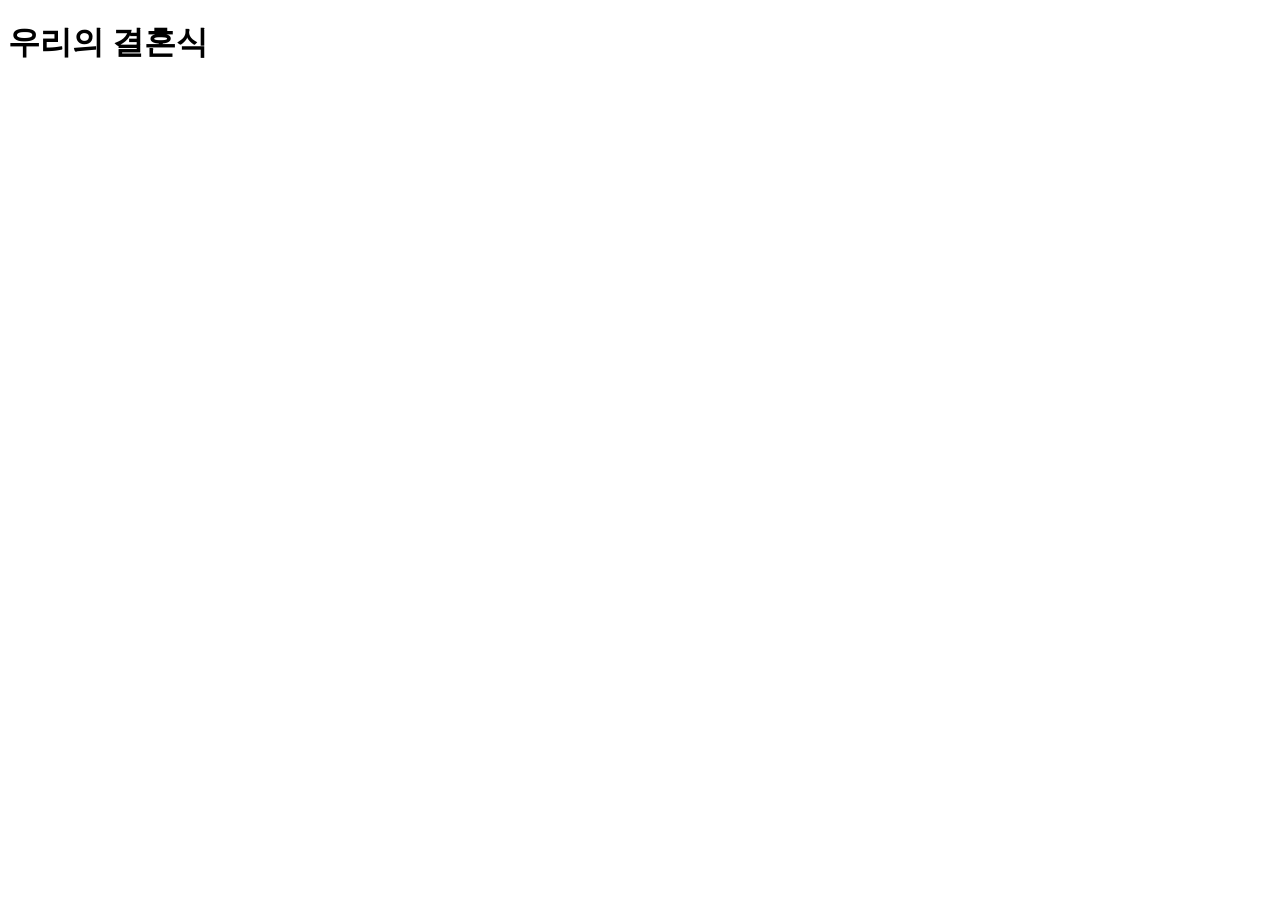
==== index2.html @ 18b103ec "index2.html" ====
<!DOCTYPE html>
<html lang="ko">
<head>
    <meta charset="UTF-8">
    <meta name="viewport" content="width=device-width, initial-scale=1.0">
    <title>Wedding</title>
</head>
<body>
    <h1>우리의 결혼식</h1>
</body>
</html>
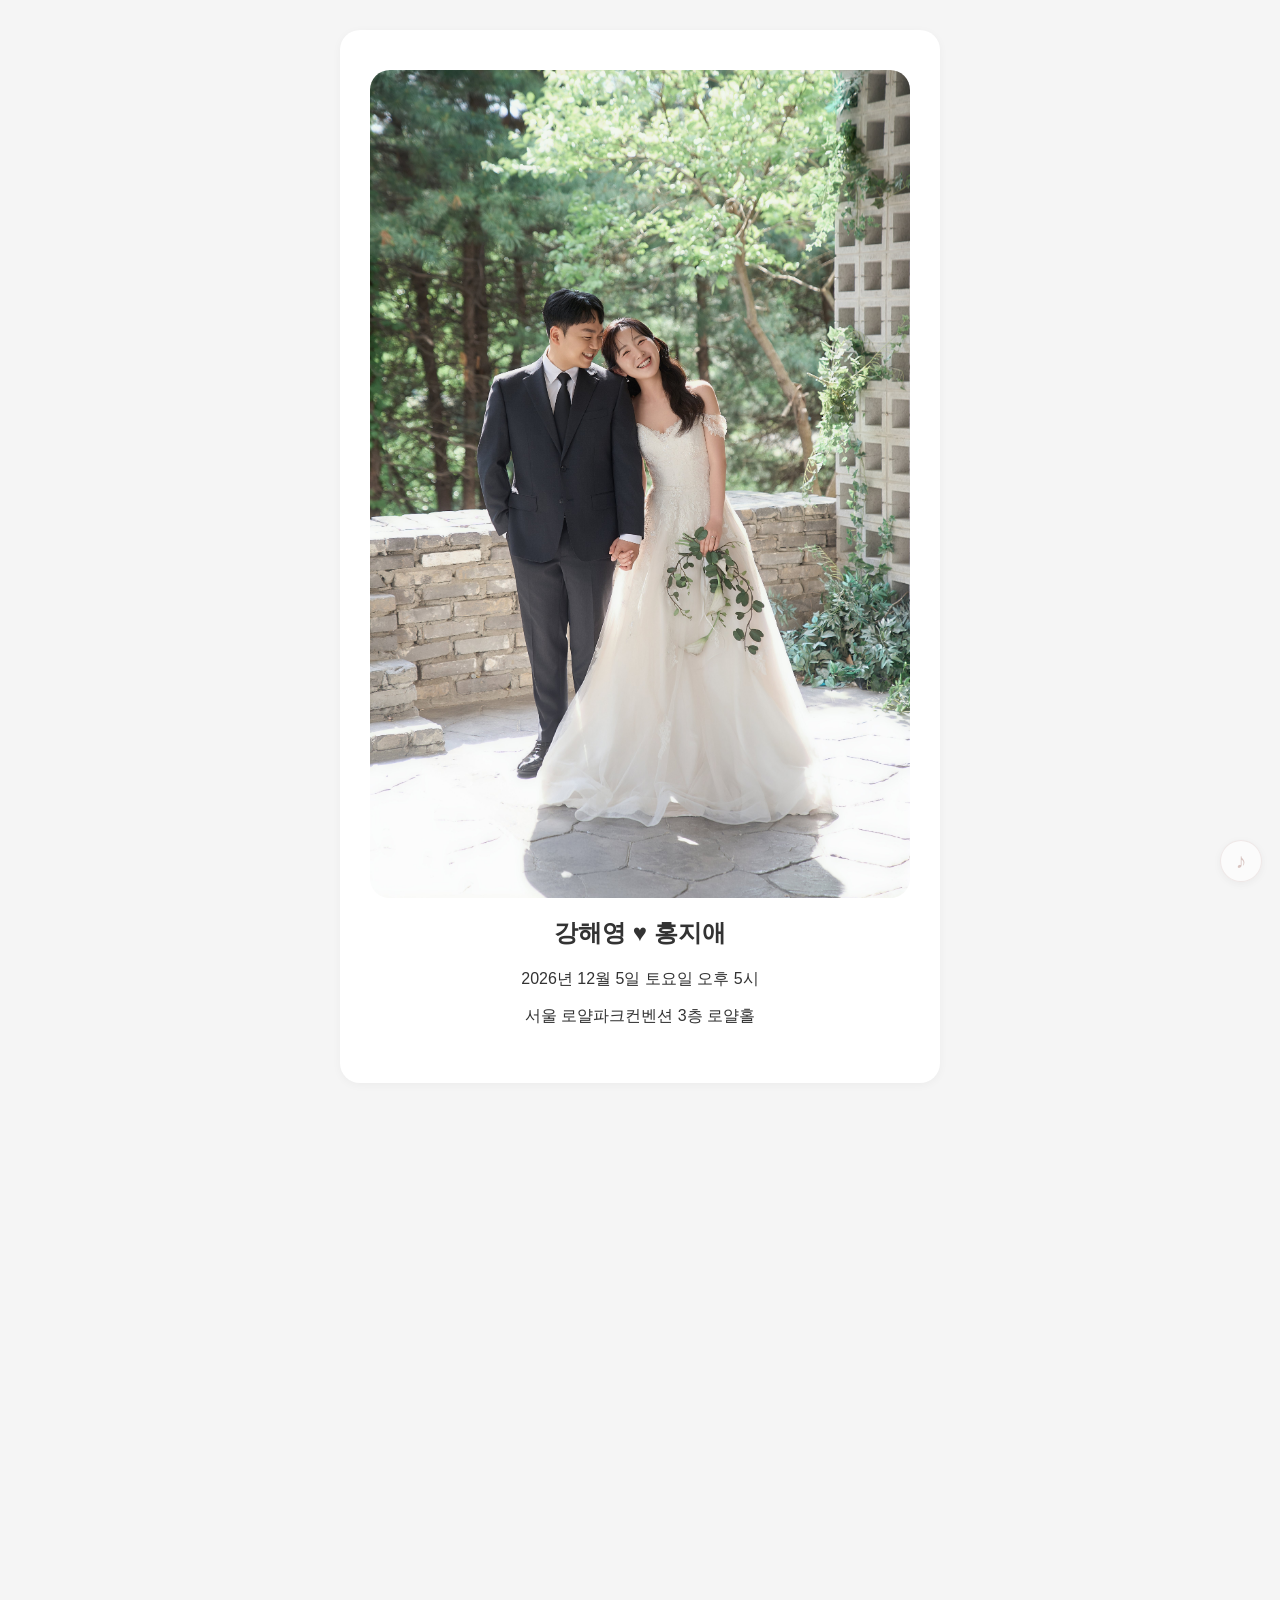
==== commit 30e34a5b: "Create index2.html" ====
--- a/index2.html
+++ b/index2.html
@@ -3,9 +3,208 @@
 <head>
     <meta charset="UTF-8">
     <meta name="viewport" content="width=device-width, initial-scale=1.0">
-    <title>Wedding</title>
+    <title>모바일 청첩장</title>
+
+    <link rel="stylesheet" href="css/style.css">
+
 </head>
+
 <body>
-    <h1>우리의 결혼식</h1>
+<section class="intro hero card">
+
+    <!-- 수정 ① -->
+    <img src="images/017.jpg" alt="hero 사진">
+    <h1>강해영 ♥ 홍지애</h1>
+
+    <!-- 수정 ② -->
+    <p>2026년 12월 5일 토요일 오후 5시</p>
+
+    <!-- 수정 ③ -->
+    <p>
+        서울 로얄파크컨벤션 3층 로얄홀
+    </p>
+
+</section>
+
+<section class="message card">
+    <h2>초대합니다</h2>
+
+    <!-- 수정 ④ -->
+    <p>
+        서로 다른 길을 걸어온 두 사람이
+        이제 같은 길을 함께 걸어가려 합니다.
+        소중한 분들을 모시고
+        새로운 출발을 함께하고자 합니다.
+    </p>
+    <span>강기석•유수정의 장남 강해영</span><br>
+    <span>홍완표•박정은의 차녀 홍지애</span>
+
+</section>
+
+<section class="gallery card">
+
+    <h2>Gallery</h2>
+
+    <div class="grid">
+
+        <img src="images/001.jpg" class="gallery-img">
+        <img src="images/002.jpg" class="gallery-img">
+        <img src="images/003.jpg" class="gallery-img">
+        <img src="images/004.jpg" class="gallery-img">
+        <img src="images/005.jpg" class="gallery-img">
+        <img src="images/006.jpg" class="gallery-img">
+        <img src="images/007.jpg" class="gallery-img">
+        <img src="images/008.jpg" class="gallery-img">
+        <img src="images/009.jpg" class="gallery-img">
+        <img src="images/010.jpg" class="gallery-img">
+        <img src="images/011.jpg" class="gallery-img">
+        <img src="images/012.jpg" class="gallery-img">
+        <img src="images/013.jpg" class="gallery-img">
+        <img src="images/014.jpg" class="gallery-img">
+        <img src="images/015.jpg" class="gallery-img">
+        <img src="images/016.jpg" class="gallery-img">
+        <img src="images/017.jpg" class="gallery-img">
+        <img src="images/018.jpg" class="gallery-img">
+        <img src="images/019.jpg" class="gallery-img">
+        <img src="images/020.jpg" class="gallery-img">
+        
+
+    </div>
+
+</section>
+
+<section class="location card hero">
+
+    <h2>오시는 길</h2>
+    <img src="images/099.png" alt="지도">
+
+    <h3>로얄파크컨벤션</h3>
+
+    <p>
+        서울특별시 용산구 이태원로 29
+    </p>
+
+    <div class="map-buttons">
+
+        <a
+            href="https://map.kakao.com/?q=로얄파크컨벤션"
+            target="_blank"
+            rel="noopener noreferrer"
+        ><img src="images/kakaomap.png" alt="카카오맵"></a>
+        <a href="https://map.naver.com/p/search/로얄파크컨벤션"
+            target="_blank"
+            rel="noopener noreferrer"><img src="images/navermaps.png" alt="네이버지도"></a>
+        <a
+            href="https://tmap.life/route?goalname=로얄파크컨벤션&goalx=126.975&goaly=37.535"
+            target="_blank"
+            rel="noopener noreferrer"
+        ><img src="images/tmapicon.jpeg" alt="티"><img src="images/tmapname.png" alt="맵"></a>
+
+    </div>
+
+</section>
+
+<section class="account card">
+
+    <h2>마음 전하실 곳</h2>
+
+    <button class="accordion">
+        ❤️신랑측
+    </button>
+
+    <div class="panel">
+
+        <!-- 수정 ⑤ -->
+
+        <p>
+            아버지 강기석
+            국민은행 123456789012
+            <button onclick="copyText('123456789012')">
+                복사
+            </button>
+        </p>
+
+        <p>
+            어머니 유수정
+            신한은행 111122223333
+            <button onclick="copyText('111122223333')">
+                복사
+            </button>
+        </p>
+
+        <p>
+            강해영
+            국민은행 123456789012
+            <button onclick="copyText('123456789012')">
+                복사
+            </button>
+        </p>
+
+    </div>
+
+    <button class="accordion">
+        ❤️신부측
+    </button>
+
+    <div class="panel">
+
+        <p>
+            아버지 홍완표
+            농협 999988887777
+            <button onclick="copyText('999988887777')">
+                복사
+            </button>
+        </p>
+
+        <p>
+            어머니 박정은
+            우리은행 444455556666
+            <button onclick="copyText('444455556666')">
+                복사
+            </button>
+        </p>
+
+        <p>
+            홍지애
+            농협 999988887777
+            <button onclick="copyText('999988887777')">
+                복사
+            </button>
+        </p>
+        
+    </div>
+
+</section>
+
+<!--갤러리 뷰어-->
+<div id="galleryViewer" class="gallery-viewer">
+    <button class="gallery-close">×</button>
+    <button class="gallery-prev">‹</button>
+    <div class="gallery-image-container">
+        <img id="galleryViewerImg"
+             class="gallery-image"
+             src=""
+             alt="">
+        <img id="galleryViewerImgNext"
+             class="gallery-image"
+             src=""
+             alt="">
+    </div>
+    <button class="gallery-next">›</button>
+</div>
+
+<!-- 배경음악 -->
+<audio id="bgm" loop preload="auto">
+    <source src="music/wedding.mp3" type="audio/mpeg">
+</audio>
+
+<!-- 음악 버튼 -->
+<button id="musicButton"
+        class="music-button"
+        aria-label="배경음악 켜기/끄기">
+    ♪
+</button>
+    
+<script src="js/script2.js"></script>
 </body>
 </html>
--- a/css/style.css
+++ b/css/style.css
@@ -0,0 +1,427 @@
+* {
+    box-sizing: border-box;
+}
+
+html {
+    scroll-behavior: smooth;
+}
+
+body{
+    margin:0;
+    font-family:-apple-system, BlinkMacSystemFont, "Noto Sans KR",
+                 "Apple SD Gothic Neo", sans-serif;
+    color:#333;
+    background:#f5f5f5;
+}
+
+.card{
+    max-width:600px;
+    background:#fff;
+    border-radius:20px;
+    padding:40px 30px;
+    margin:30px auto;
+    box-shadow:0 2px 10px rgba(0,0,0,.04);
+    opacity: 0;
+    transform: translateY(30px);
+    transition: all 0.8s ease,
+                transform 0.8s ease;
+    text-align: center;
+}
+
+.card.show{
+    opacity: 1;
+    transform: translateY(0);
+}
+
+.hero img{
+    width:100%;
+    max-width: 100%;
+    height: auto;
+    display:block;
+    border-radius: 20px;
+}
+
+/* =========================================
+   Gallery
+   ========================================= */
+
+.gallery .grid {
+    display: grid;
+    grid-template-columns: repeat(3, minmax(0, 1fr));
+    gap: 5px;
+    width: 100%;
+}
+
+
+/* 썸네일 */
+.gallery .grid .gallery-img {
+    display: block;
+
+    width: 100%;
+    height: 100%;
+
+    aspect-ratio: 1 / 1;
+
+    object-fit: cover;
+
+    margin: 0;
+    padding: 0;
+
+    border-radius: 8px;
+
+    cursor: pointer;
+
+    user-select: none;
+    -webkit-user-select: none;
+
+    -webkit-touch-callout: none;
+    -webkit-tap-highlight-color: transparent;
+
+    -webkit-user-drag: none;
+
+    transition: opacity 0.2s ease;
+}
+
+
+.gallery .grid .gallery-img:hover {
+    opacity: 0.85;
+}
+
+
+/* 터치/마우스 반응 */
+.grid img:hover {
+    opacity: 0.85;
+}
+
+.map-buttons{
+    display:flex;
+    gap:8px;
+    justify-content:center;
+    flex-wrap:wrap;
+    margin-top: 25px;
+}
+
+.map-buttons a {
+    flex: 1;
+    min-width: 90px;
+
+    height: 50px;
+
+    padding: 8px 10px;
+
+    border: 1px solid #ddd;
+    border-radius: 10px;
+
+    background: #fff;
+
+    text-decoration: none;
+
+    display: flex;
+    align-items: center;
+    justify-content: center;
+
+    gap: 3px;
+
+    overflow: hidden;
+}
+
+.map-buttons img {
+    max-height: 28px;
+    width: auto;
+
+    display: block;
+
+    object-fit: contain;
+}
+
+.accordion{
+    width: 100%;
+    max-width: 340px;
+
+    margin: 20px auto;
+    padding: 15px 20px;
+
+    border: none;
+    border-radius: 30px;
+
+    background: #f8f4f2;
+    color: #666;
+
+    font-family: inherit;
+    font-size: 14px;
+
+    cursor: pointer;
+    transition: all 0.3s ease;
+}
+.accordion:hover {
+    background: #f1e9e6;
+}
+
+.accordion-icon {
+    margin-right: 8px;
+    color: #c8aaa5;
+    font-size: 19px;
+}
+
+.panel{
+    display:none;
+    padding:10px;
+}
+
+.gallery-viewer {
+    position: fixed;
+    inset: 0;
+    z-index: 9999;
+
+    display: none;
+    align-items: center;
+    justify-content: center;
+
+    width: 100%;
+    height: 100vh;
+    height: 100dvh;
+
+    background: rgba(0, 0, 0, 0.95);
+
+    padding:
+        env(safe-area-inset-top)
+        env(safe-area-inset-right)
+        env(safe-area-inset-bottom)
+        env(safe-area-inset-left);
+
+    /* 가로/세로 터치를 JS에서 직접 처리 */
+    touch-action: none;
+
+    overflow: hidden;
+}
+
+
+.gallery-viewer.active {
+    display: flex;
+}
+
+
+/* =========================================
+   이미지 영역
+   ========================================= */
+
+.gallery-image-container {
+    position: relative;
+
+    width: 100%;
+    height: 100%;
+
+    display: flex;
+    align-items: center;
+    justify-content: center;
+
+    overflow: hidden;
+
+    touch-action: none;
+}
+
+
+/* =========================================
+   갤러리 이미지
+   ========================================= */
+
+.gallery-image {
+    position: absolute;
+
+    max-width: 100%;
+    max-height: 100%;
+
+    width: auto;
+    height: auto;
+
+    object-fit: contain;
+
+    user-select: none;
+    -webkit-user-select: none;
+    -webkit-user-drag: none;
+
+    pointer-events: none;
+
+    will-change: transform, opacity;
+}
+
+
+/* 현재 사진 */
+.gallery-image.current {
+    transform: translateX(0);
+    opacity: 1;
+}
+
+
+/* 다음/이전 사진 */
+.gallery-image.next {
+    opacity: 0;
+}
+
+
+/* 손을 놓았을 때 사용하는 부드러운 애니메이션 */
+.gallery-image.animating {
+    transition:
+        transform 0.65s cubic-bezier(0.25, 0.8, 0.25, 1),
+        opacity 0.5s ease;
+}
+
+.gallery-img,
+.gallery-image {
+    user-select: none;
+    -webkit-user-select: none;
+
+    -webkit-touch-callout: none;
+    -webkit-tap-highlight-color: transparent;
+
+    -webkit-user-drag: none;
+    user-drag: none;
+}
+/* =========================================
+   버튼
+   ========================================= */
+
+.gallery-close,
+.gallery-prev,
+.gallery-next {
+    position: absolute;
+    z-index: 20;
+
+    border: none;
+    padding: 0;
+
+    background: transparent;
+    color: white;
+
+    cursor: pointer;
+
+    -webkit-tap-highlight-color: transparent;
+    touch-action: manipulation;
+}
+
+
+/* X */
+.gallery-close {
+    top: calc(10px + env(safe-area-inset-top));
+    right: calc(15px + env(safe-area-inset-right));
+
+    width: 45px;
+    height: 45px;
+
+    font-size: 40px;
+    line-height: 45px;
+}
+
+
+/* 좌우 버튼 */
+.gallery-prev,
+.gallery-next {
+    top: 50%;
+
+    width: 50px;
+    height: 80px;
+
+    transform: translateY(-50%);
+
+    font-size: 55px;
+    line-height: 80px;
+}
+
+
+/* 이전 */
+.gallery-prev {
+    left: 10px;
+}
+
+
+/* 다음 */
+.gallery-next {
+    right: 10px;
+}
+
+
+/* =========================================
+   모달이 열린 동안 배경 스크롤 방지
+   ========================================= */
+
+body.gallery-open {
+    overflow: hidden;
+}
+
+
+/* ==================================================
+   배경음악 버튼
+   ================================================== */
+
+.music-button {
+    position: fixed;
+
+    right: 18px;
+    bottom: 18px;
+
+    width: 42px;
+    height: 42px;
+
+    z-index: 10000;
+
+    display: flex;
+    align-items: center;
+    justify-content: center;
+
+    padding: 0;
+
+    border: 1px solid rgba(200, 170, 165, 0.35);
+    border-radius: 50%;
+
+    background: rgba(255, 255, 255, 0.88);
+
+    color: #c8aaa5;
+
+    font-family: serif;
+    font-size: 21px;
+
+    cursor: pointer;
+
+    -webkit-tap-highlight-color: transparent;
+    -webkit-touch-callout: none;
+
+    box-shadow:
+        0 2px 10px rgba(0, 0, 0, 0.08);
+
+    transition:
+        opacity 0.3s ease,
+        background 0.3s ease,
+        transform 0.3s ease;
+}
+
+
+/* 터치했을 때 */
+.music-button:active {
+    transform: scale(0.92);
+}
+
+
+/* 음악 재생 중 */
+.music-button.playing {
+    animation: musicRotate 4s linear infinite;
+}
+
+
+/* 음악 정지 */
+.music-button:not(.playing) {
+    opacity: 0.65;
+}
+
+
+/* 은은한 회전 */
+@keyframes musicRotate {
+
+    from {
+        transform: rotate(0deg);
+    }
+
+    to {
+        transform: rotate(360deg);
+    }
+
+}
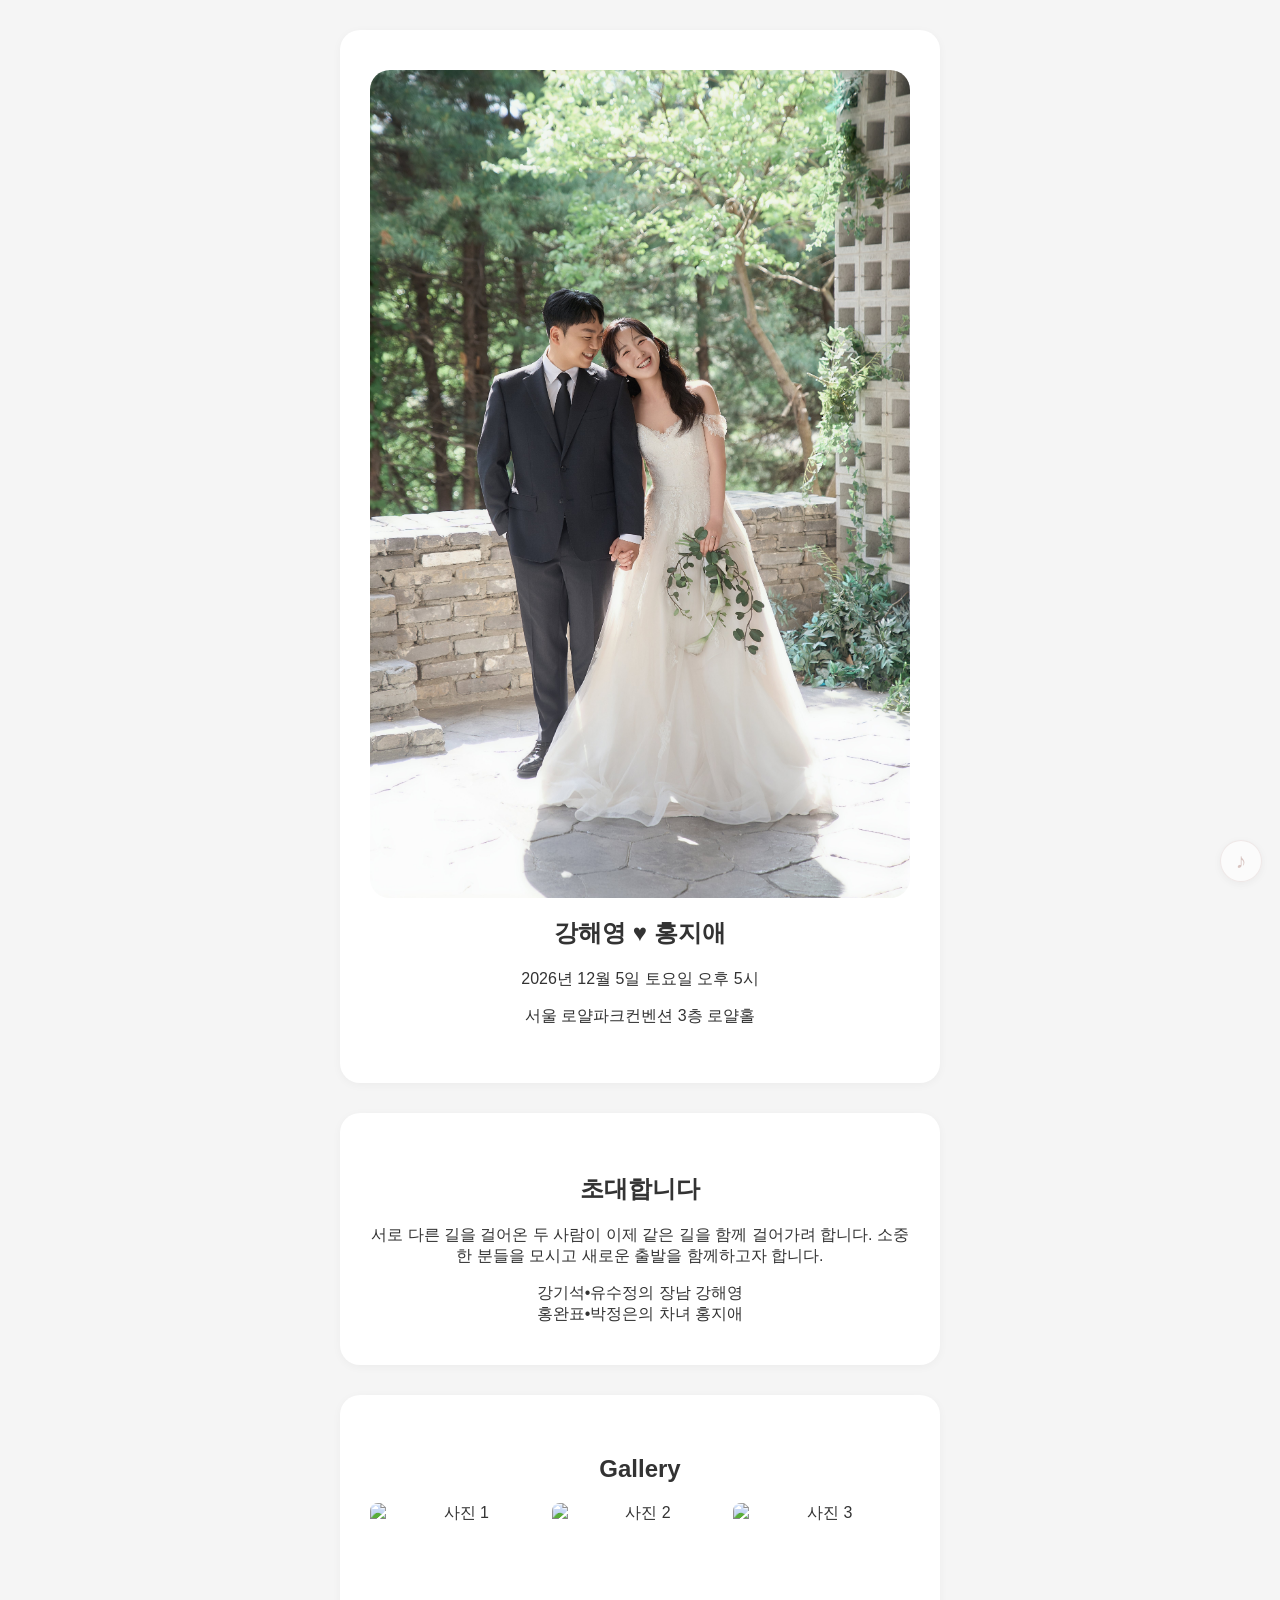
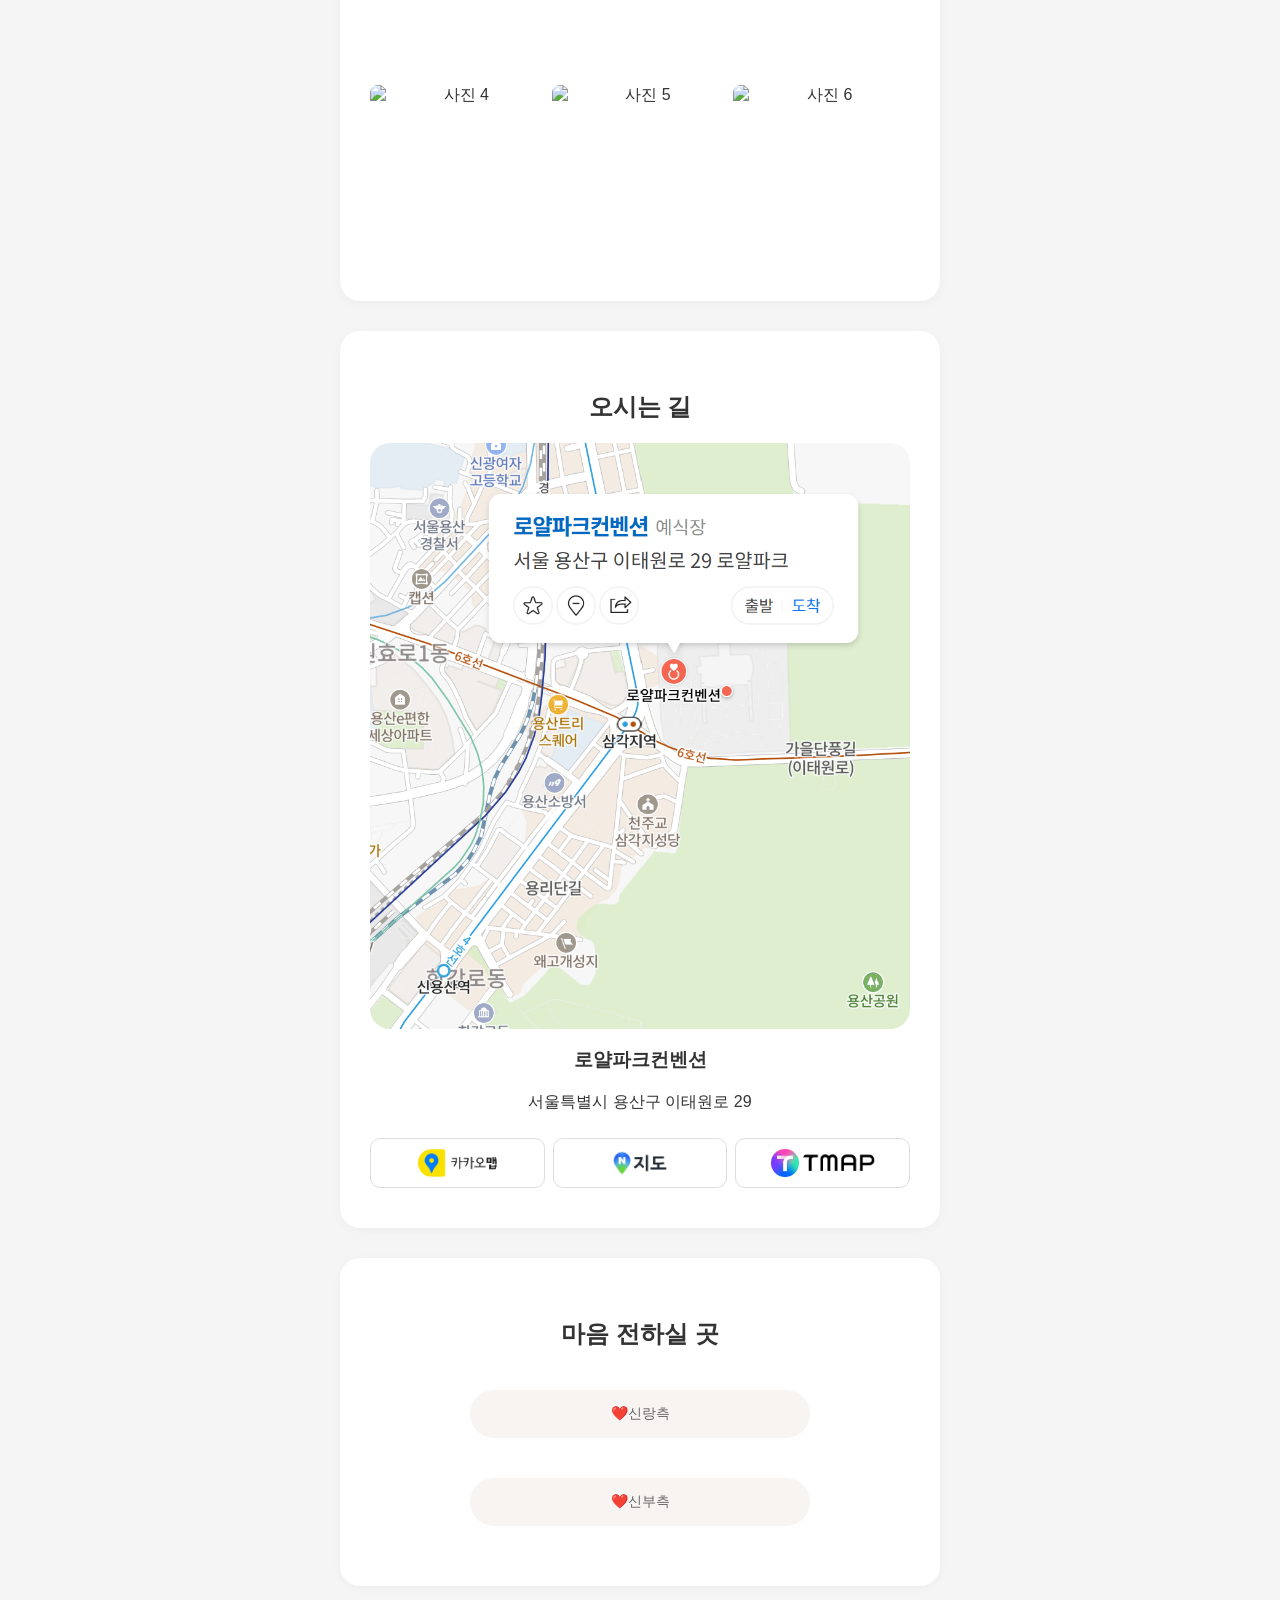
==== commit f578fc53: "Update index2.html" ====
--- a/index2.html
+++ b/index2.html
@@ -47,27 +47,30 @@
 
     <div class="grid">
 
-        <img src="images/001.jpg" class="gallery-img">
-        <img src="images/002.jpg" class="gallery-img">
-        <img src="images/003.jpg" class="gallery-img">
-        <img src="images/004.jpg" class="gallery-img">
-        <img src="images/005.jpg" class="gallery-img">
-        <img src="images/006.jpg" class="gallery-img">
-        <img src="images/007.jpg" class="gallery-img">
-        <img src="images/008.jpg" class="gallery-img">
-        <img src="images/009.jpg" class="gallery-img">
-        <img src="images/010.jpg" class="gallery-img">
-        <img src="images/011.jpg" class="gallery-img">
-        <img src="images/012.jpg" class="gallery-img">
-        <img src="images/013.jpg" class="gallery-img">
-        <img src="images/014.jpg" class="gallery-img">
-        <img src="images/015.jpg" class="gallery-img">
-        <img src="images/016.jpg" class="gallery-img">
-        <img src="images/017.jpg" class="gallery-img">
-        <img src="images/018.jpg" class="gallery-img">
-        <img src="images/019.jpg" class="gallery-img">
-        <img src="images/020.jpg" class="gallery-img">
-        
+        <img src="images/thumb/001.jpg"
+             data-full="images/001.jpg"
+             class="gallery-img"
+             alt="사진 1">
+        <img src="images/thumb/002.jpg"
+             data-full="images/002.jpg"
+             class="gallery-img"
+             alt="사진 2">
+        <img src="images/thumb/003.jpg"
+             data-full="images/003.jpg"
+             class="gallery-img"
+             alt="사진 3">
+        <img src="images/thumb/004.jpg"
+             data-full="images/004.jpg"
+             class="gallery-img"
+             alt="사진 4">
+        <img src="images/thumb/005.jpg"
+             data-full="images/005.jpg"
+             class="gallery-img"
+             alt="사진 5">
+        <img src="images/thumb/006.jpg"
+             data-full="images/006.jpg"
+             class="gallery-img"
+             alt="사진 6">  
 
     </div>
 
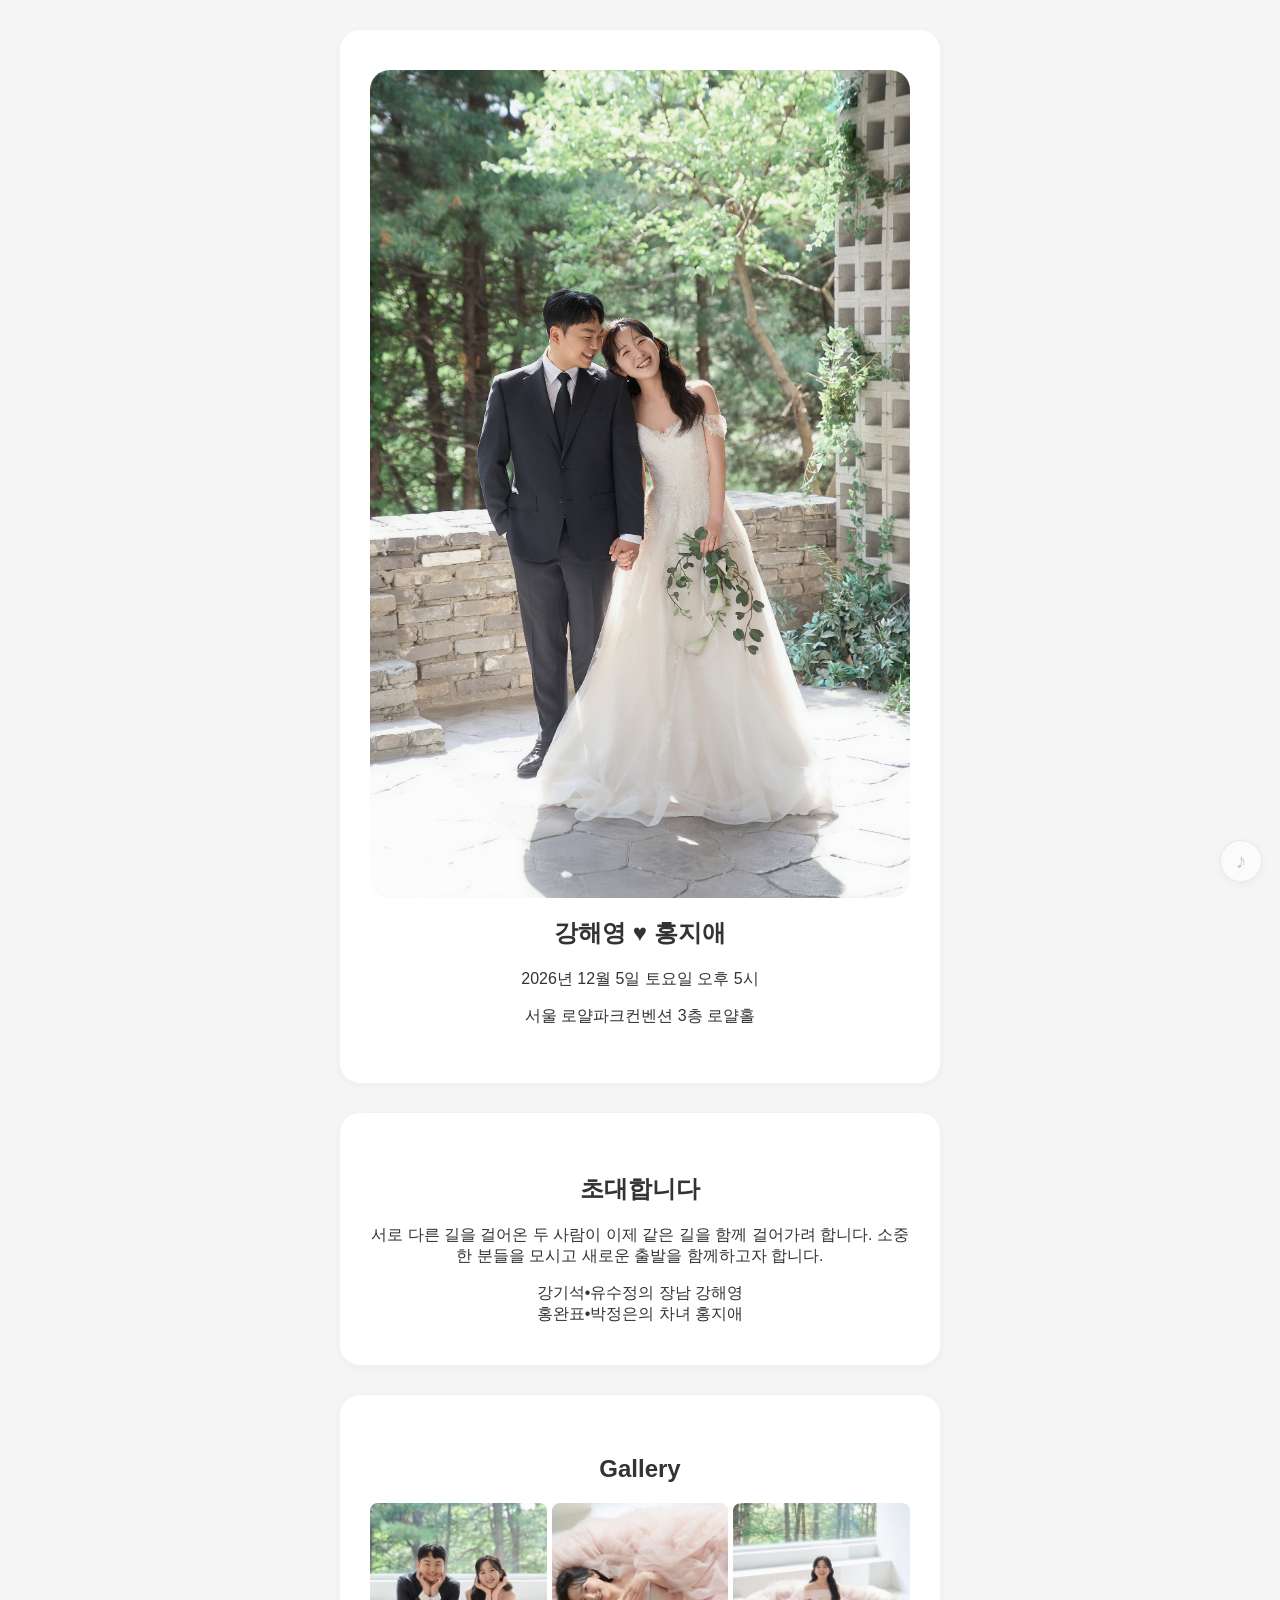
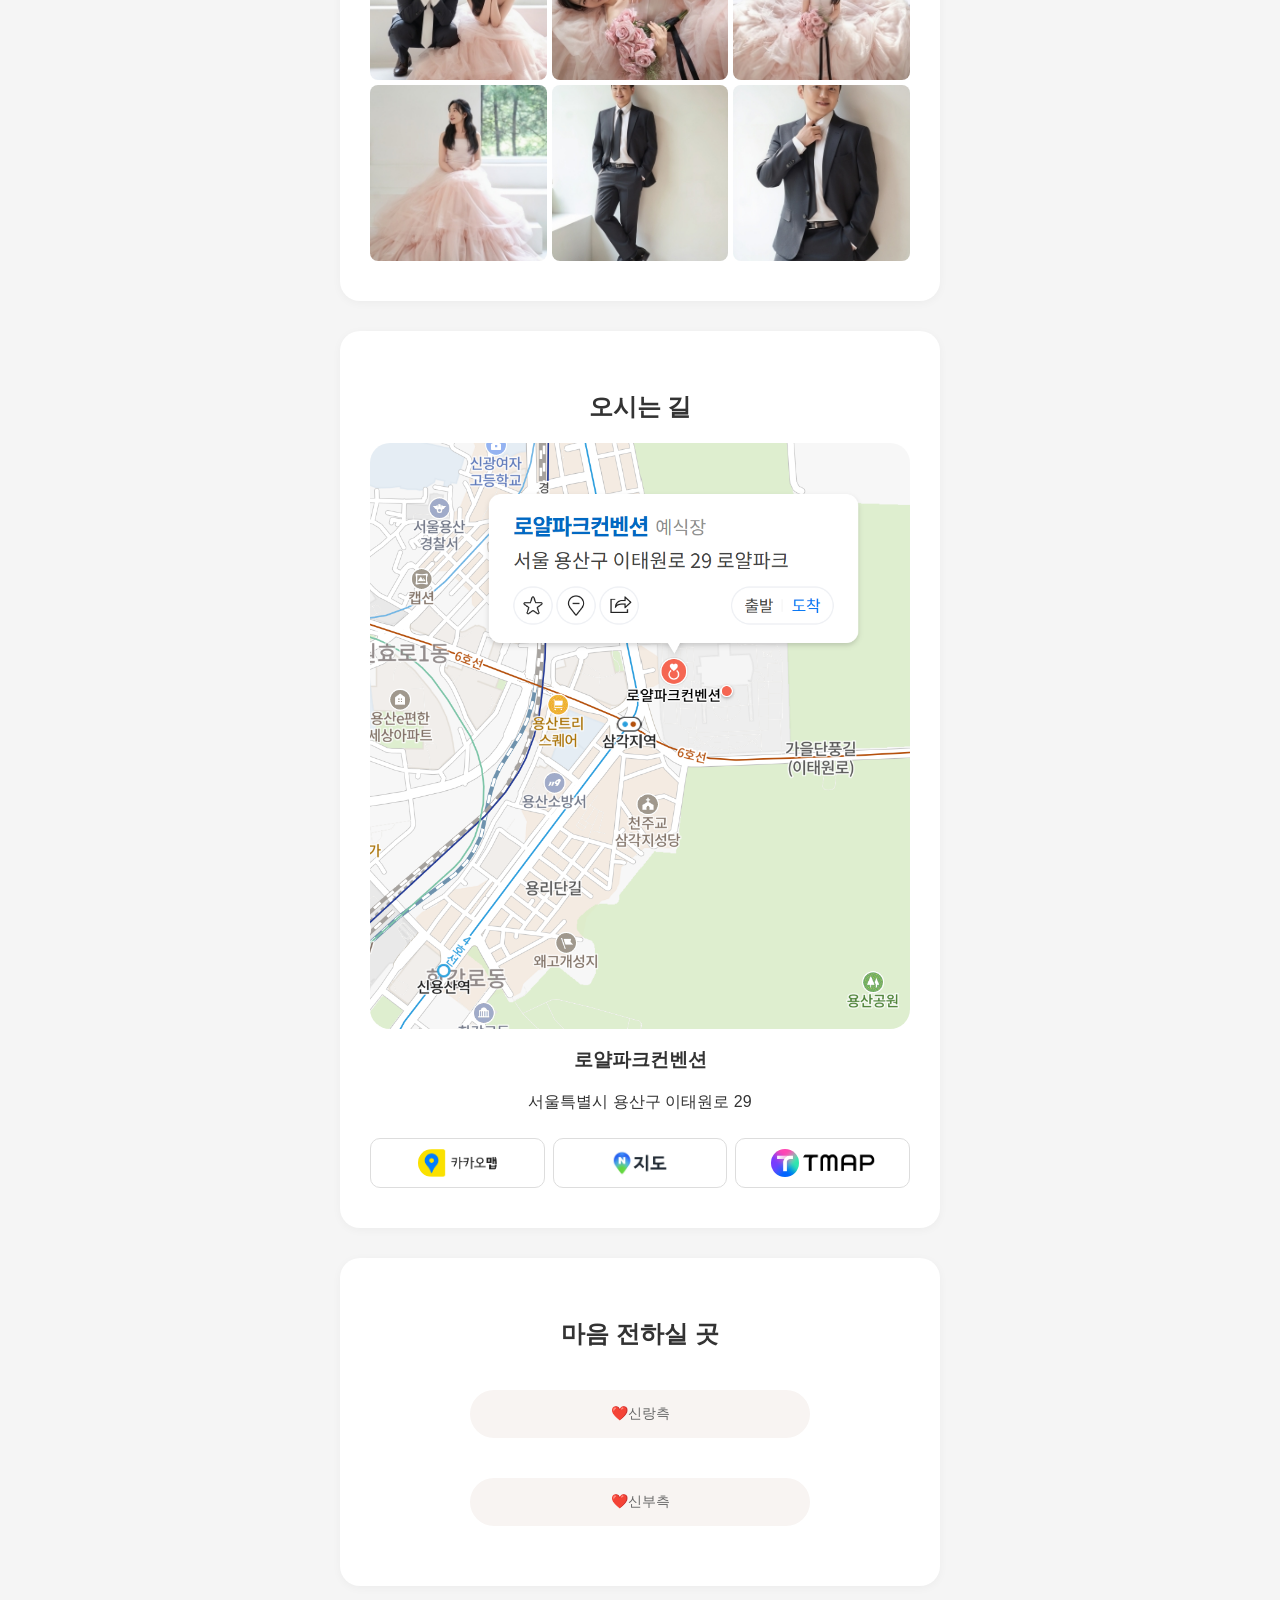
==== commit c016bdf4: "Update index2.html" ====
--- a/index2.html
+++ b/index2.html
@@ -89,19 +89,18 @@
 
     <div class="map-buttons">
 
-        <a
-            href="https://map.kakao.com/?q=로얄파크컨벤션"
+        <a  href="https://map.kakao.com/?q=로얄파크컨벤션"
             target="_blank"
-            rel="noopener noreferrer"
-        ><img src="images/kakaomap.png" alt="카카오맵"></a>
-        <a href="https://map.naver.com/p/search/로얄파크컨벤션"
+            rel="noopener noreferrer">
+            <img src="images/kakaomap.png" alt="카카오맵"></a>
+        <a  href="https://map.naver.com/p/search/로얄파크컨벤션"
             target="_blank"
-            rel="noopener noreferrer"><img src="images/navermaps.png" alt="네이버지도"></a>
-        <a
-            href="https://tmap.life/route?goalname=로얄파크컨벤션&goalx=126.975&goaly=37.535"
+            rel="noopener noreferrer">
+            <img src="images/navermaps.png" alt="네이버지도"></a>
+        <a  href="https://tmap.life/route?goalname=로얄파크컨벤션&goalx=126.975&goaly=37.535"
             target="_blank"
-            rel="noopener noreferrer"
-        ><img src="images/tmapicon.jpeg" alt="티"><img src="images/tmapname.png" alt="맵"></a>
+            rel="noopener noreferrer">
+            <img src="images/tmapicon.jpeg" alt="티"><img src="images/tmapname.png" alt="맵"></a>
 
     </div>
 
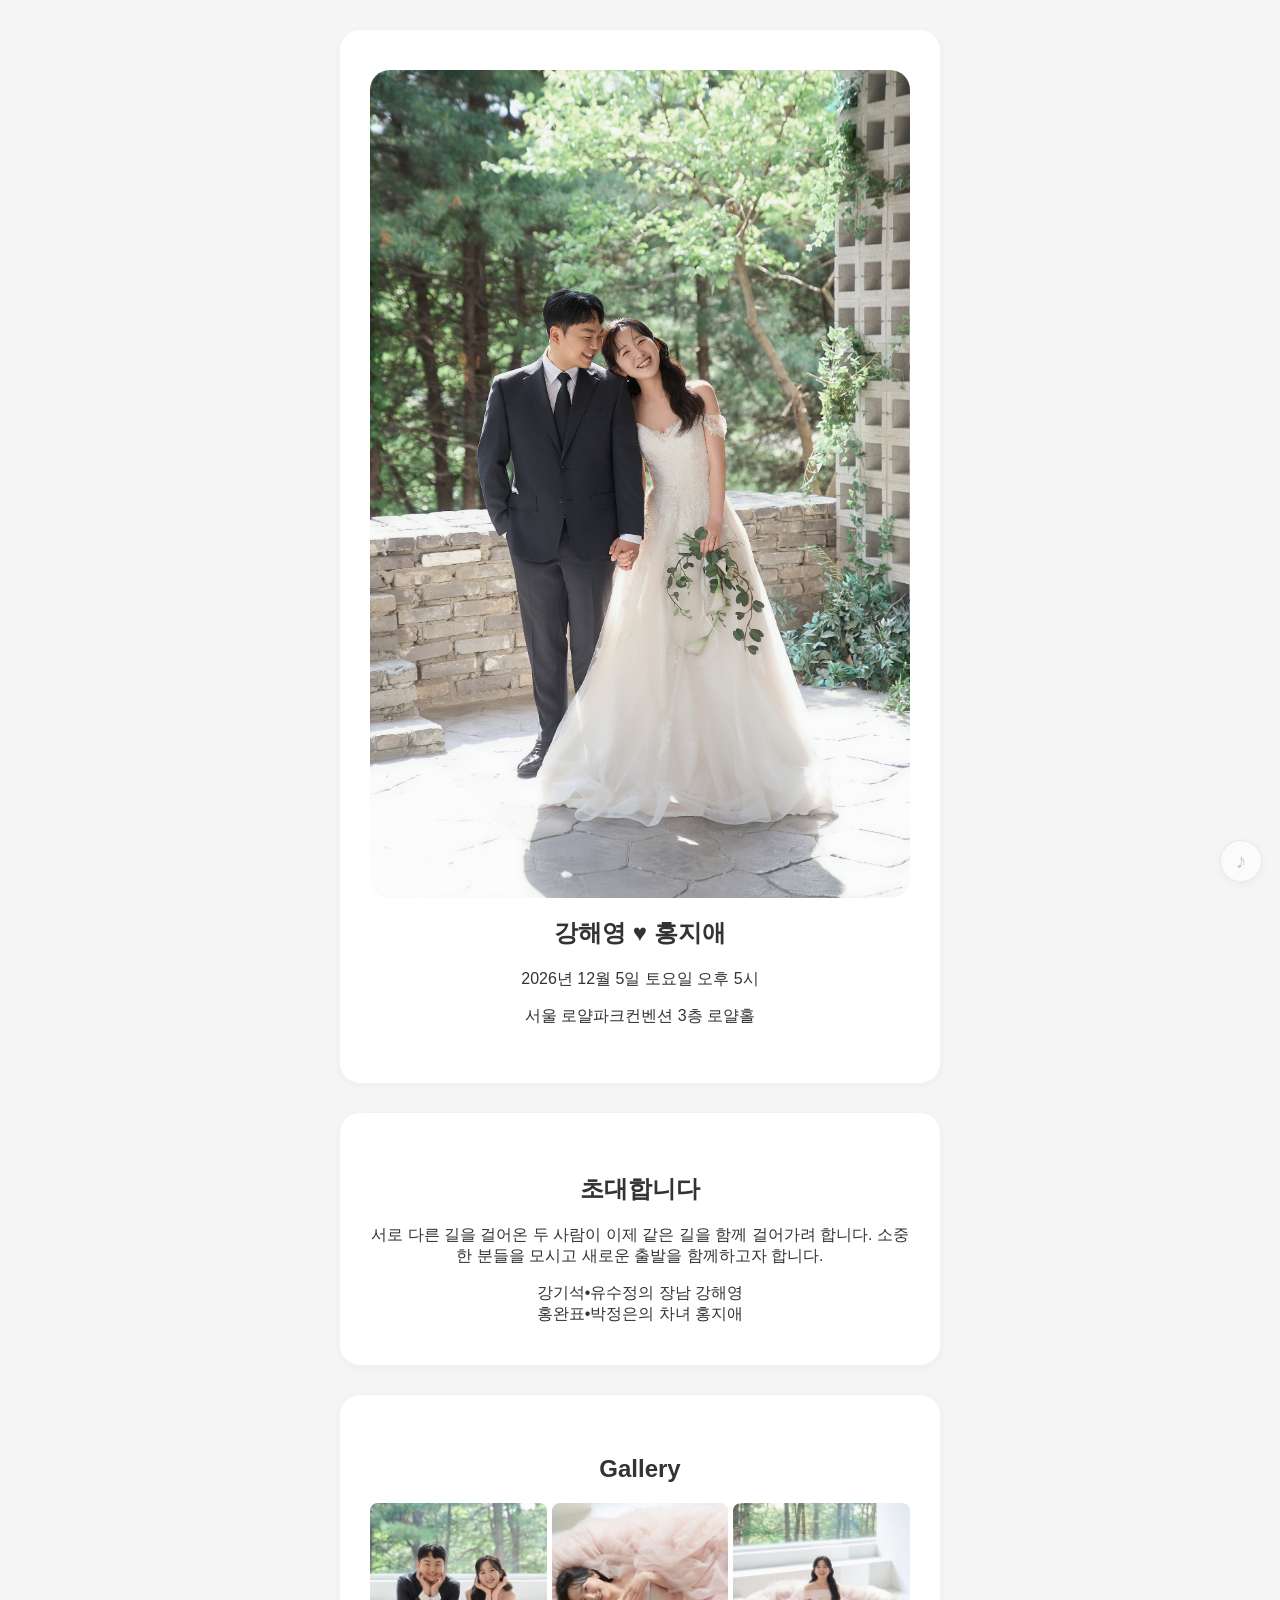
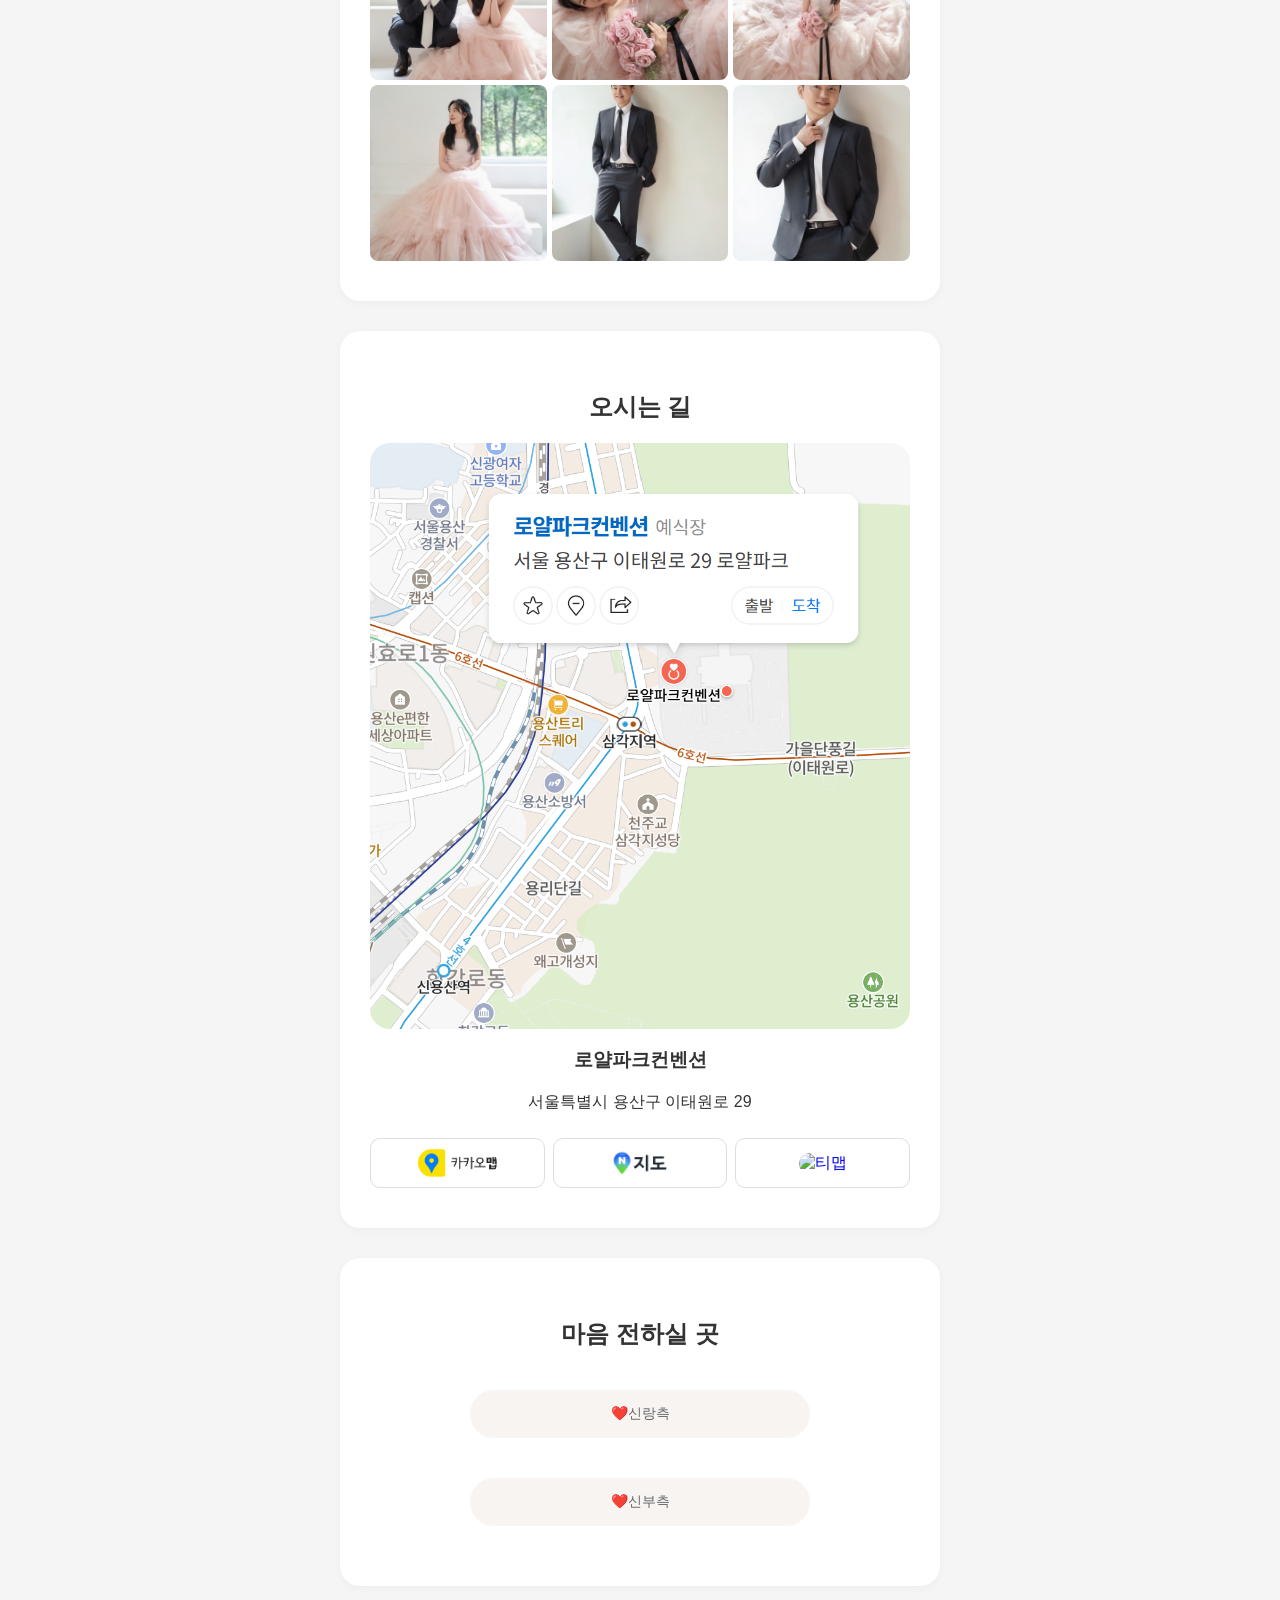
==== commit bf08f463: "Update index2.html" ====
--- a/index2.html
+++ b/index2.html
@@ -100,7 +100,7 @@
         <a  href="https://tmap.life/route?goalname=로얄파크컨벤션&goalx=126.975&goaly=37.535"
             target="_blank"
             rel="noopener noreferrer">
-            <img src="images/tmapicon.jpeg" alt="티"><img src="images/tmapname.png" alt="맵"></a>
+            <img src="images/tmap.jpeg" alt="티맵"></a>
 
     </div>
 
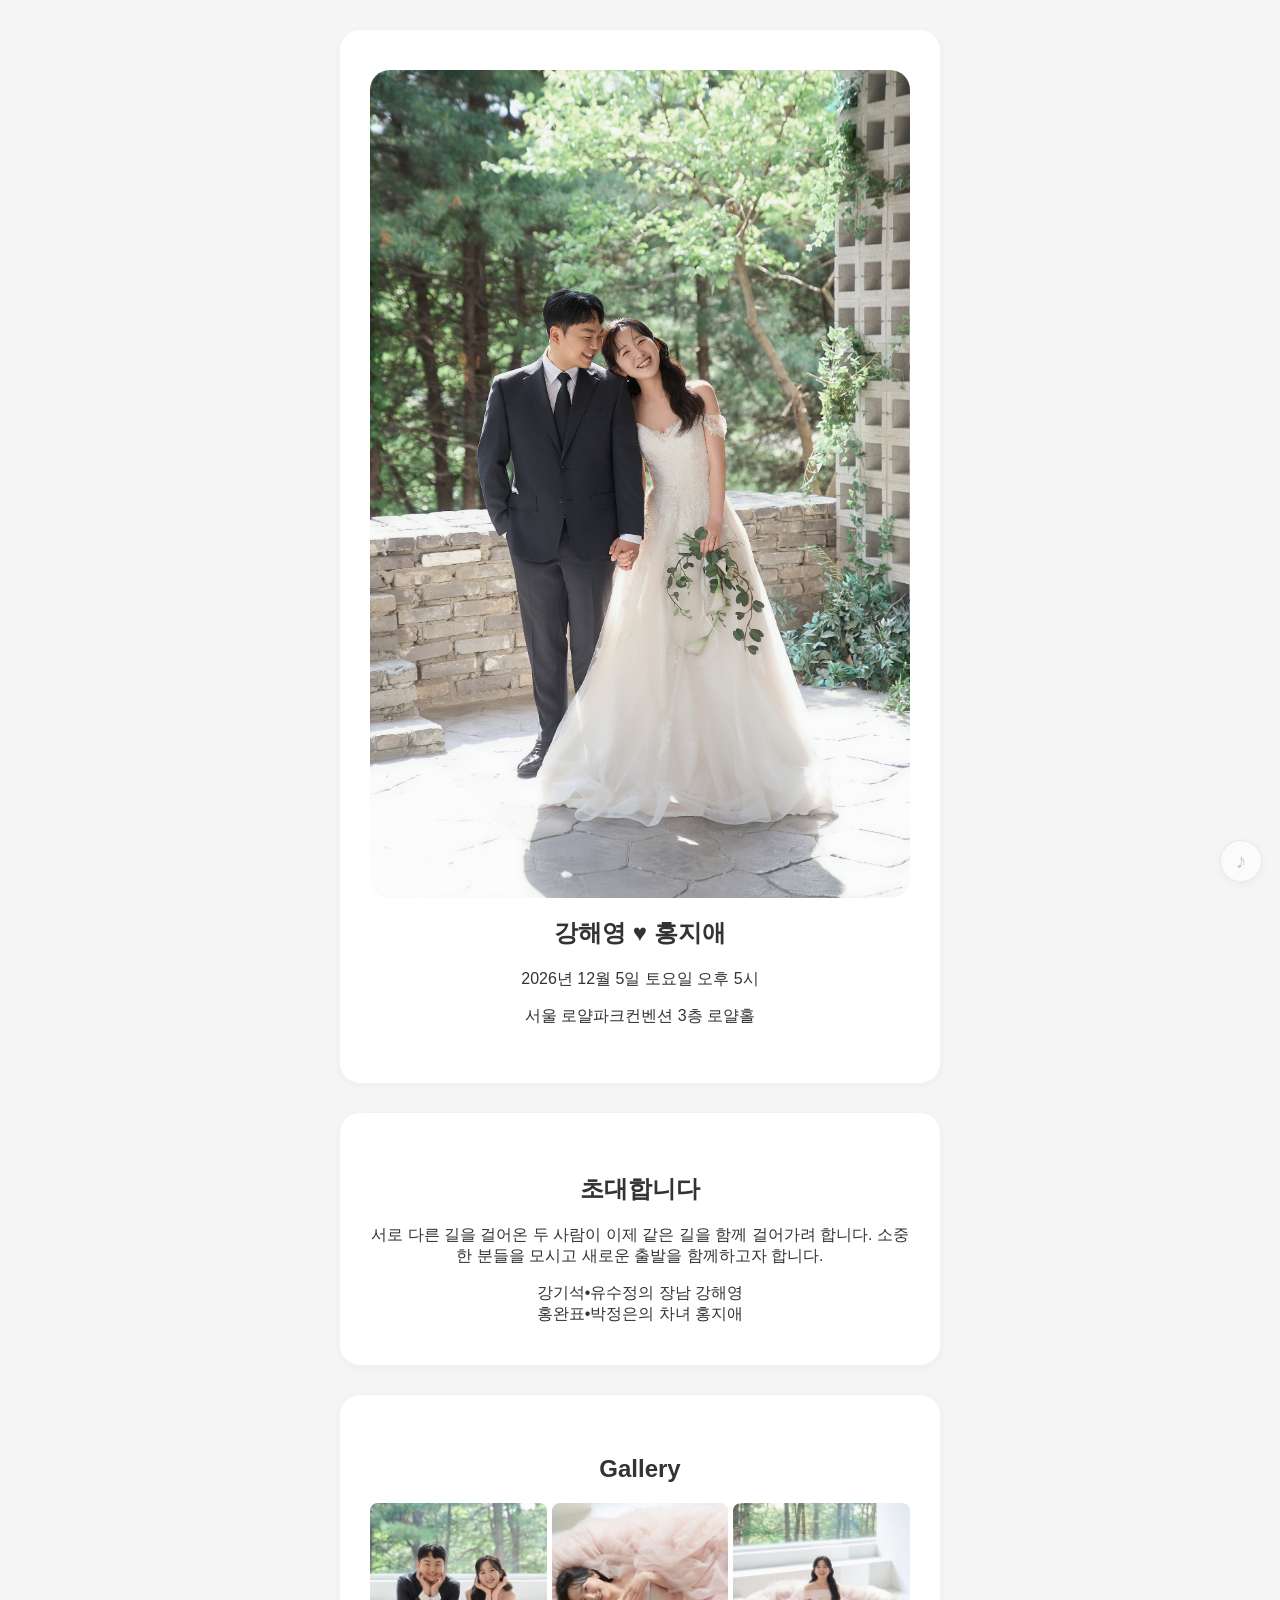
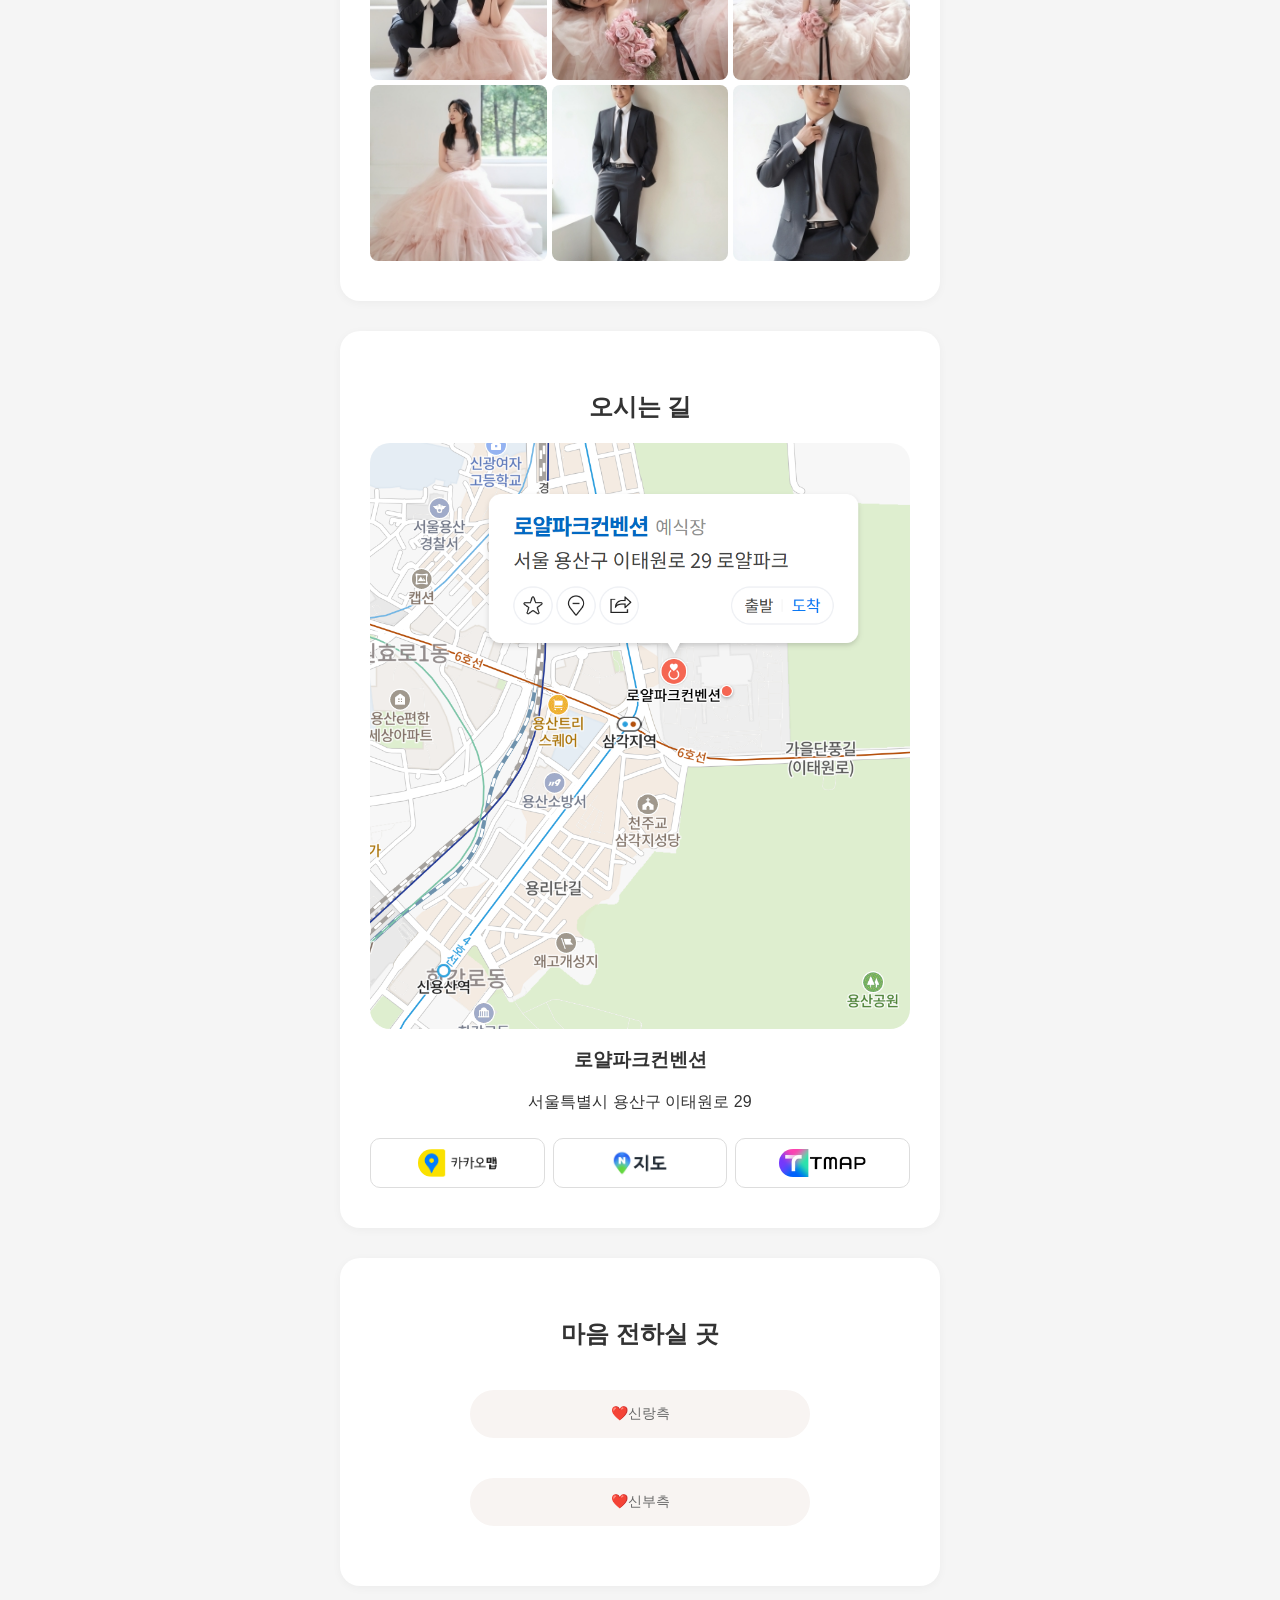
==== commit 32652986: "Update index2.html" ====
--- a/index2.html
+++ b/index2.html
@@ -100,7 +100,7 @@
         <a  href="https://tmap.life/route?goalname=로얄파크컨벤션&goalx=126.975&goaly=37.535"
             target="_blank"
             rel="noopener noreferrer">
-            <img src="images/tmap.jpeg" alt="티맵"></a>
+            <img src="images/tmap.png" alt="티맵"></a>
 
     </div>
 
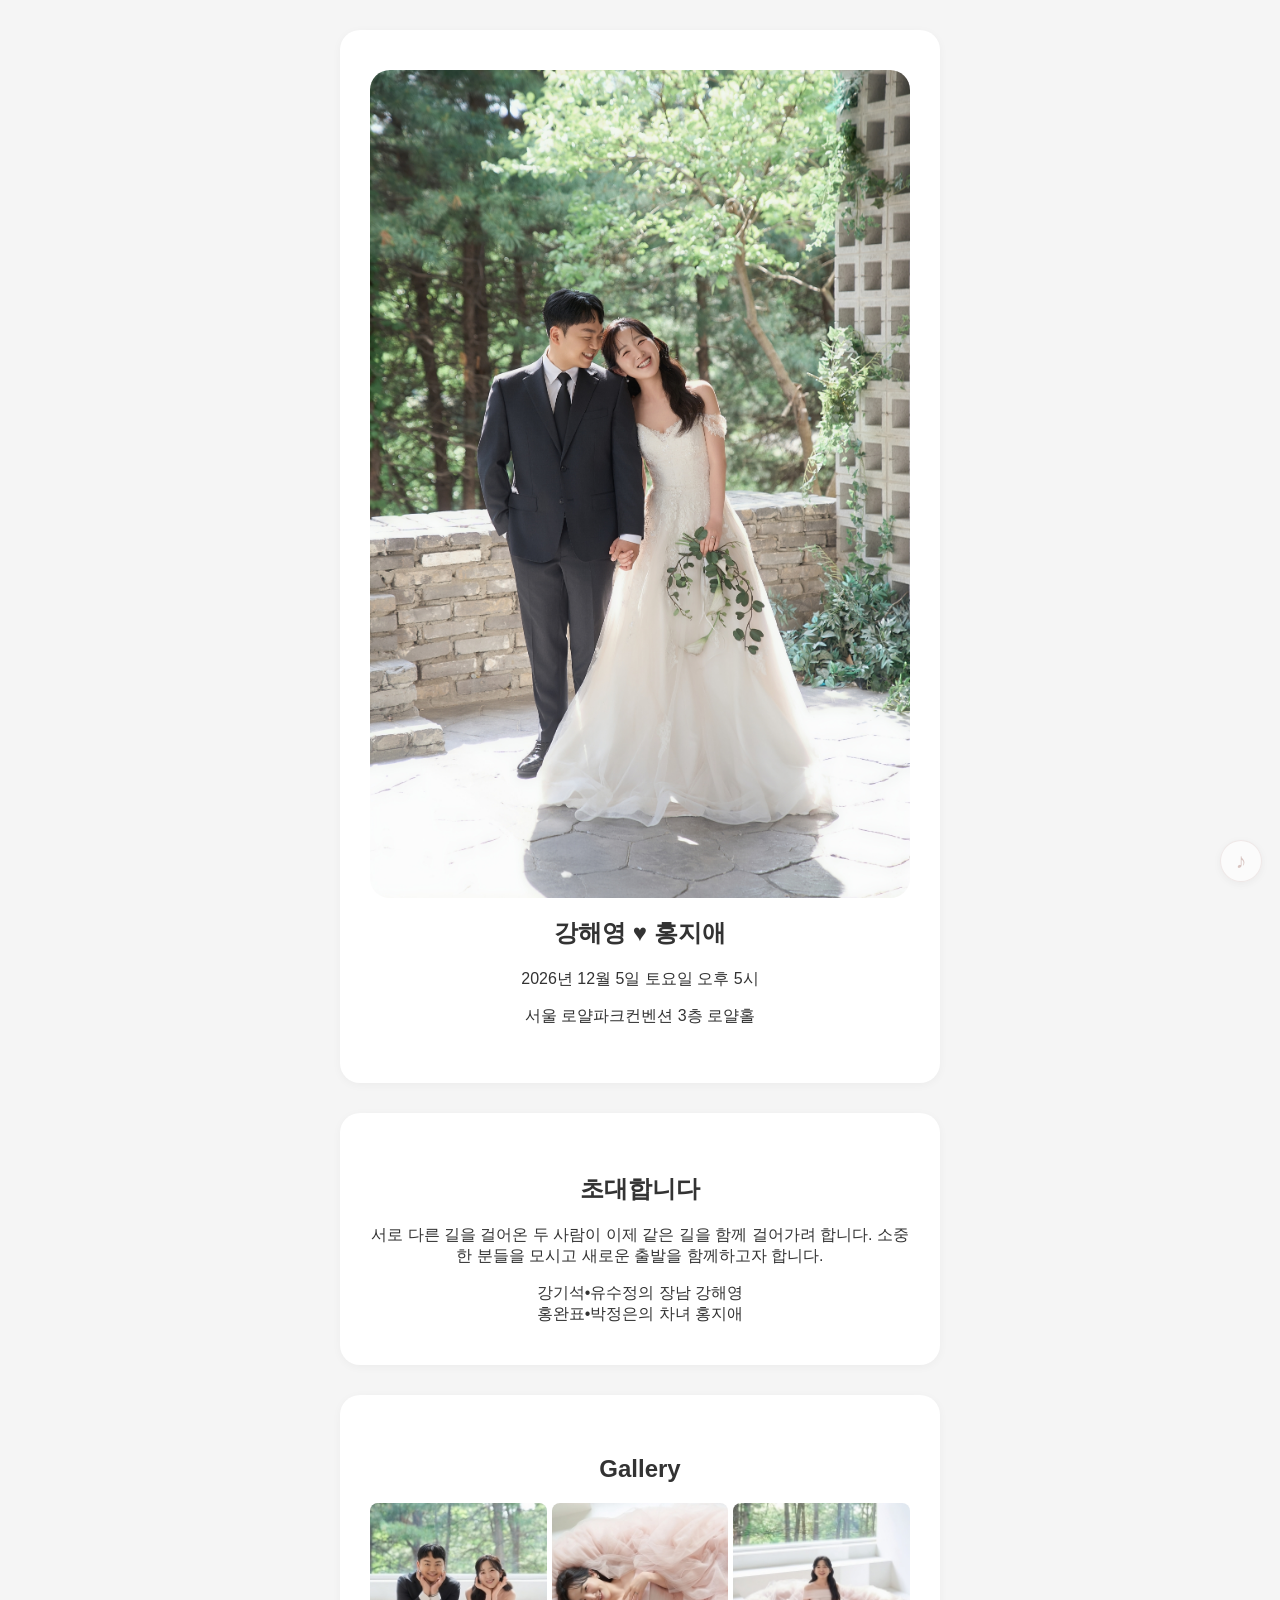
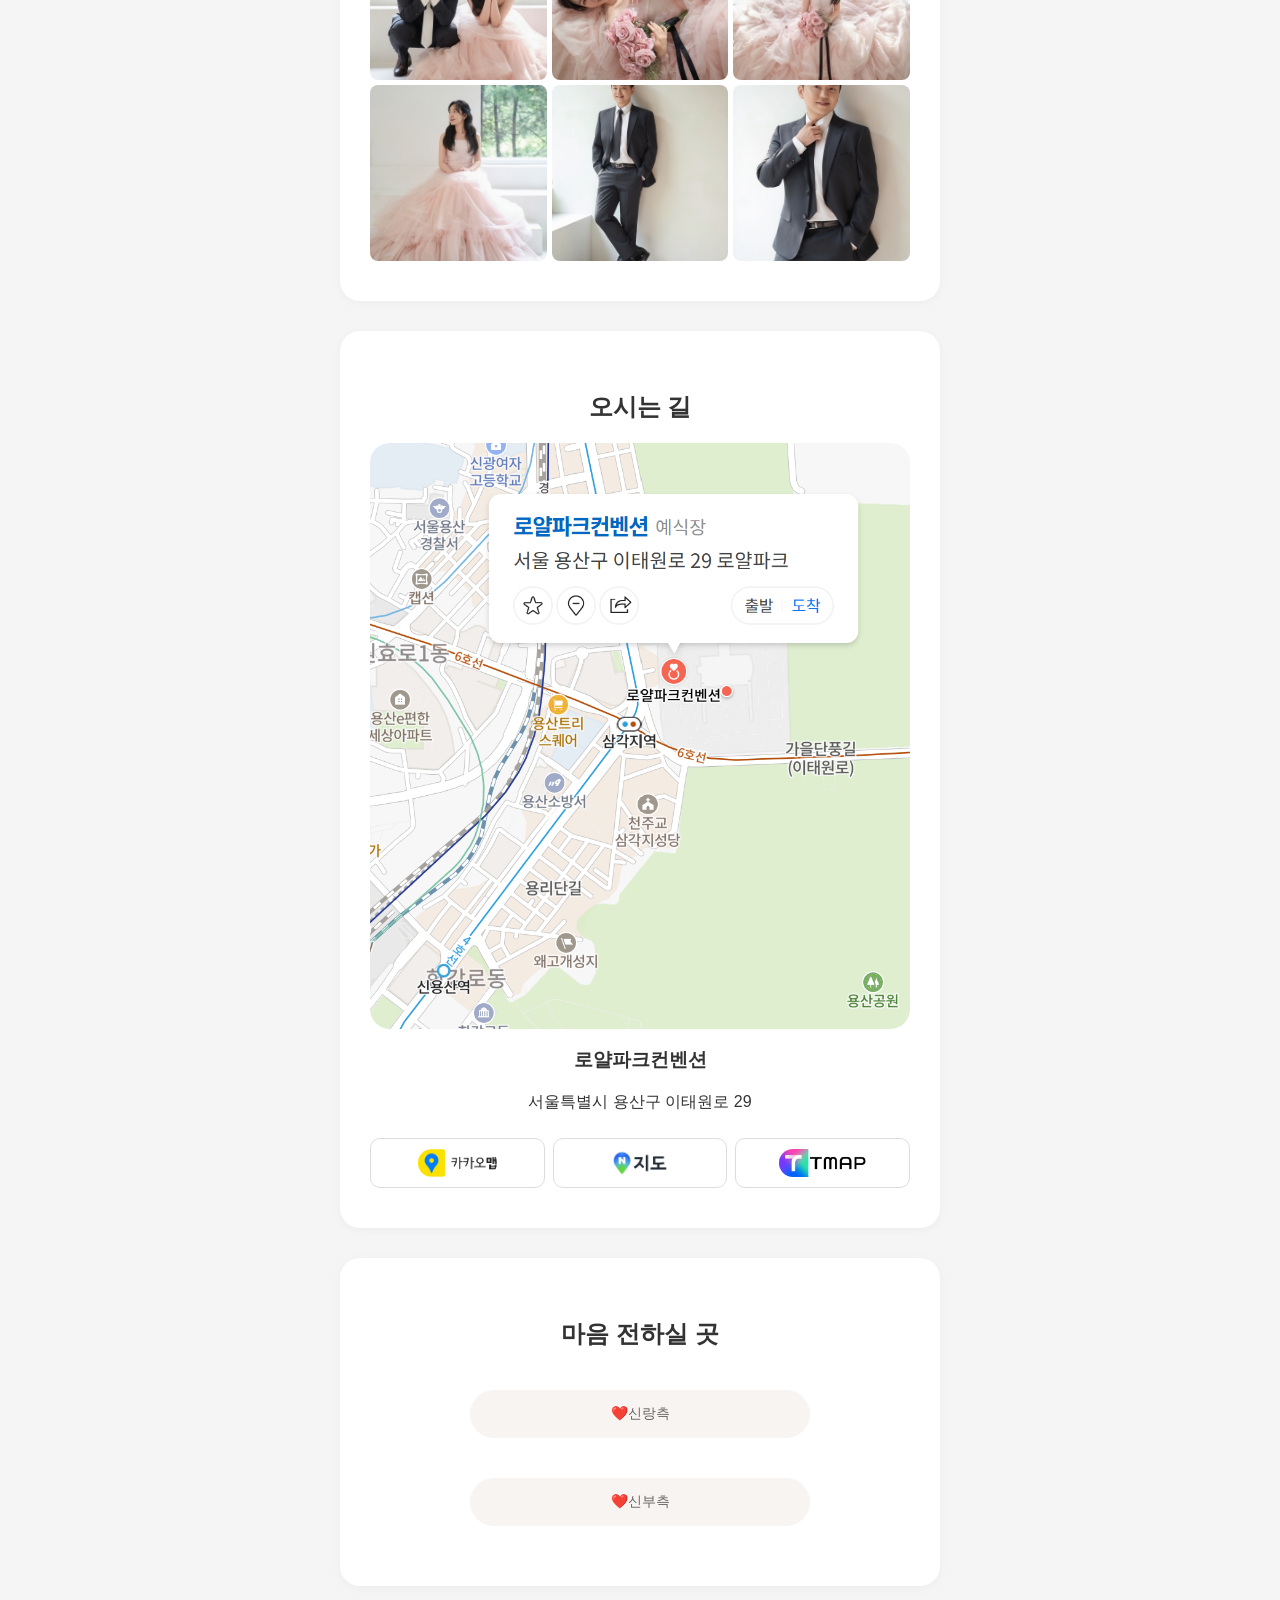
==== commit 1b88e485: "Update index2.html" ====
--- a/index2.html
+++ b/index2.html
@@ -5,7 +5,7 @@
     <meta name="viewport" content="width=device-width, initial-scale=1.0">
     <title>모바일 청첩장</title>
 
-    <link rel="stylesheet" href="css/style.css">
+    <link rel="stylesheet" href="css/style2.css">
 
 </head>
 
@@ -13,7 +13,7 @@
 <section class="intro hero card">
 
     <!-- 수정 ① -->
-    <img src="images/017.jpg" alt="hero 사진">
+    <img src="images/017_intro.jpg" alt="hero 사진">
     <h1>강해영 ♥ 홍지애</h1>
 
     <!-- 수정 ② -->
--- a/css/style2.css
+++ b/css/style2.css
@@ -0,0 +1,434 @@
+* {
+    box-sizing: border-box;
+}
+
+html {
+    scroll-behavior: smooth;
+}
+
+body{
+    margin:0;
+    font-family:-apple-system, BlinkMacSystemFont, "Noto Sans KR",
+                 "Apple SD Gothic Neo", sans-serif;
+    color:#333;
+    background:#f5f5f5;
+}
+
+.card{
+    max-width:600px;
+    background:#fff;
+    border-radius:20px;
+    padding:40px 30px;
+    margin:30px auto;
+    box-shadow:0 2px 10px rgba(0,0,0,.04);
+    opacity: 0;
+    transform: translateY(30px);
+    transition: all 0.8s ease,
+                transform 0.8s ease;
+    text-align: center;
+}
+
+.card.show{
+    opacity: 1;
+    transform: translateY(0);
+}
+
+.hero img{
+    width:100%;
+    max-width: 100%;
+    height: auto;
+    display:block;
+    border-radius: 20px;
+}
+
+/* =========================================
+   Gallery
+   ========================================= */
+
+.gallery .grid {
+    display: grid;
+    grid-template-columns: repeat(3, minmax(0, 1fr));
+    gap: 5px;
+    width: 100%;
+}
+
+
+/* 썸네일 */
+.gallery .grid .gallery-img {
+    display: block;
+
+    width: 100%;
+    height: 100%;
+
+    aspect-ratio: 1 / 1;
+
+    object-fit: cover;
+
+    margin: 0;
+    padding: 0;
+
+    border-radius: 8px;
+
+    cursor: pointer;
+
+    user-select: none;
+    -webkit-user-select: none;
+
+    -webkit-touch-callout: none;
+    -webkit-tap-highlight-color: transparent;
+
+    -webkit-user-drag: none;
+
+    transition: opacity 0.2s ease;
+}
+
+
+.gallery .grid .gallery-img:hover {
+    opacity: 0.85;
+}
+
+
+/* 터치/마우스 반응 */
+.grid img:hover {
+    opacity: 0.85;
+}
+
+.map-buttons{
+    display:flex;
+    gap:8px;
+    justify-content:center;
+    flex-wrap:wrap;
+    margin-top: 25px;
+}
+
+.map-buttons a {
+    flex: 1;
+    min-width: 90px;
+
+    height: 50px;
+
+    padding: 8px 10px;
+
+    border: 1px solid #ddd;
+    border-radius: 10px;
+
+    background: #fff;
+
+    text-decoration: none;
+
+    display: flex;
+    align-items: center;
+    justify-content: center;
+
+    gap: 3px;
+
+    overflow: hidden;
+}
+
+.map-buttons img {
+    max-height: 28px;
+    width: auto;
+
+    display: block;
+
+    object-fit: contain;
+}
+
+.accordion{
+    width: 100%;
+    max-width: 340px;
+
+    margin: 20px auto;
+    padding: 15px 20px;
+
+    border: none;
+    border-radius: 30px;
+
+    background: #f8f4f2;
+    color: #666;
+
+    font-family: inherit;
+    font-size: 14px;
+
+    cursor: pointer;
+    transition: all 0.3s ease;
+}
+.accordion:hover {
+    background: #f1e9e6;
+}
+
+.accordion-icon {
+    margin-right: 8px;
+    color: #c8aaa5;
+    font-size: 19px;
+}
+
+.panel{
+    display:none;
+    padding:10px;
+}
+
+.gallery-viewer {
+    position: fixed;
+    inset: 0;
+    z-index: 9999;
+
+    display: none;
+    align-items: center;
+    justify-content: center;
+
+    width: 100%;
+    height: 100vh;
+    height: 100dvh;
+
+    background: rgba(0, 0, 0, 0.95);
+
+    padding:
+        env(safe-area-inset-top)
+        env(safe-area-inset-right)
+        env(safe-area-inset-bottom)
+        env(safe-area-inset-left);
+
+    /* 가로/세로 터치를 JS에서 직접 처리 */
+    touch-action: none;
+
+    overflow: hidden;
+}
+
+
+.gallery-viewer.active {
+    display: flex;
+}
+
+
+/* =========================================
+   이미지 영역
+   ========================================= */
+
+.gallery-image-container {
+    position: relative;
+
+    width: 100%;
+    height: 100%;
+
+    display: flex;
+    align-items: center;
+    justify-content: center;
+
+    overflow: hidden;
+
+    touch-action: none;
+}
+
+
+/* =========================================
+   갤러리 이미지
+   ========================================= */
+
+.gallery-image {
+    position: absolute;
+
+    max-width: 100%;
+    max-height: 100%;
+
+    width: auto;
+    height: auto;
+
+    object-fit: contain;
+
+    user-select: none;
+    -webkit-user-select: none;
+    -webkit-user-drag: none;
+
+    pointer-events: none;
+
+    transform-origin: center center;
+
+    will-change: transform, opacity;
+}
+
+
+/* 현재 사진 */
+.gallery-image.current {
+    transform: translateX(0);
+    opacity: 1;
+}
+
+
+/* 다음/이전 사진 */
+.gallery-image.next {
+    opacity: 0;
+}
+
+
+/* 손을 놓았을 때 사용하는 부드러운 애니메이션 */
+.gallery-image.animating {
+    transition:
+        transform 0.65s cubic-bezier(0.25, 0.8, 0.25, 1),
+        opacity 0.5s ease;
+}
+
+.gallery-image.zoom-reset {
+    transition:
+        transform 0.25s ease-out;
+}
+
+.gallery-img,
+.gallery-image {
+    user-select: none;
+    -webkit-user-select: none;
+
+    -webkit-touch-callout: none;
+    -webkit-tap-highlight-color: transparent;
+
+    -webkit-user-drag: none;
+    user-drag: none;
+}
+/* =========================================
+   버튼
+   ========================================= */
+
+.gallery-close,
+.gallery-prev,
+.gallery-next {
+    position: absolute;
+    z-index: 20;
+
+    border: none;
+    padding: 0;
+
+    background: transparent;
+    color: white;
+
+    cursor: pointer;
+
+    -webkit-tap-highlight-color: transparent;
+    touch-action: manipulation;
+}
+
+
+/* X */
+.gallery-close {
+    top: calc(10px + env(safe-area-inset-top));
+    right: calc(15px + env(safe-area-inset-right));
+
+    width: 45px;
+    height: 45px;
+
+    font-size: 40px;
+    line-height: 45px;
+}
+
+
+/* 좌우 버튼 */
+.gallery-prev,
+.gallery-next {
+    top: 50%;
+
+    width: 50px;
+    height: 80px;
+
+    transform: translateY(-50%);
+
+    font-size: 55px;
+    line-height: 80px;
+}
+
+
+/* 이전 */
+.gallery-prev {
+    left: 10px;
+}
+
+
+/* 다음 */
+.gallery-next {
+    right: 10px;
+}
+
+
+/* =========================================
+   모달이 열린 동안 배경 스크롤 방지
+   ========================================= */
+
+body.gallery-open {
+    overflow: hidden;
+}
+
+
+/* ==================================================
+   배경음악 버튼
+   ================================================== */
+
+.music-button {
+    position: fixed;
+
+    right: 18px;
+    bottom: 18px;
+
+    width: 42px;
+    height: 42px;
+
+    z-index: 10000;
+
+    display: flex;
+    align-items: center;
+    justify-content: center;
+
+    padding: 0;
+
+    border: 1px solid rgba(200, 170, 165, 0.35);
+    border-radius: 50%;
+
+    background: rgba(255, 255, 255, 0.88);
+
+    color: #c8aaa5;
+
+    font-family: serif;
+    font-size: 21px;
+
+    cursor: pointer;
+
+    -webkit-tap-highlight-color: transparent;
+    -webkit-touch-callout: none;
+
+    box-shadow:
+        0 2px 10px rgba(0, 0, 0, 0.08);
+
+    transition:
+        opacity 0.3s ease,
+        background 0.3s ease,
+        transform 0.3s ease;
+}
+
+
+/* 터치했을 때 */
+.music-button:active {
+    transform: scale(0.92);
+}
+
+
+/* 음악 재생 중 */
+.music-button.playing {
+    animation: musicRotate 4s linear infinite;
+}
+
+
+/* 음악 정지 */
+.music-button:not(.playing) {
+    opacity: 0.65;
+}
+
+
+/* 은은한 회전 */
+@keyframes musicRotate {
+
+    from {
+        transform: rotate(0deg);
+    }
+
+    to {
+        transform: rotate(360deg);
+    }
+
+}
